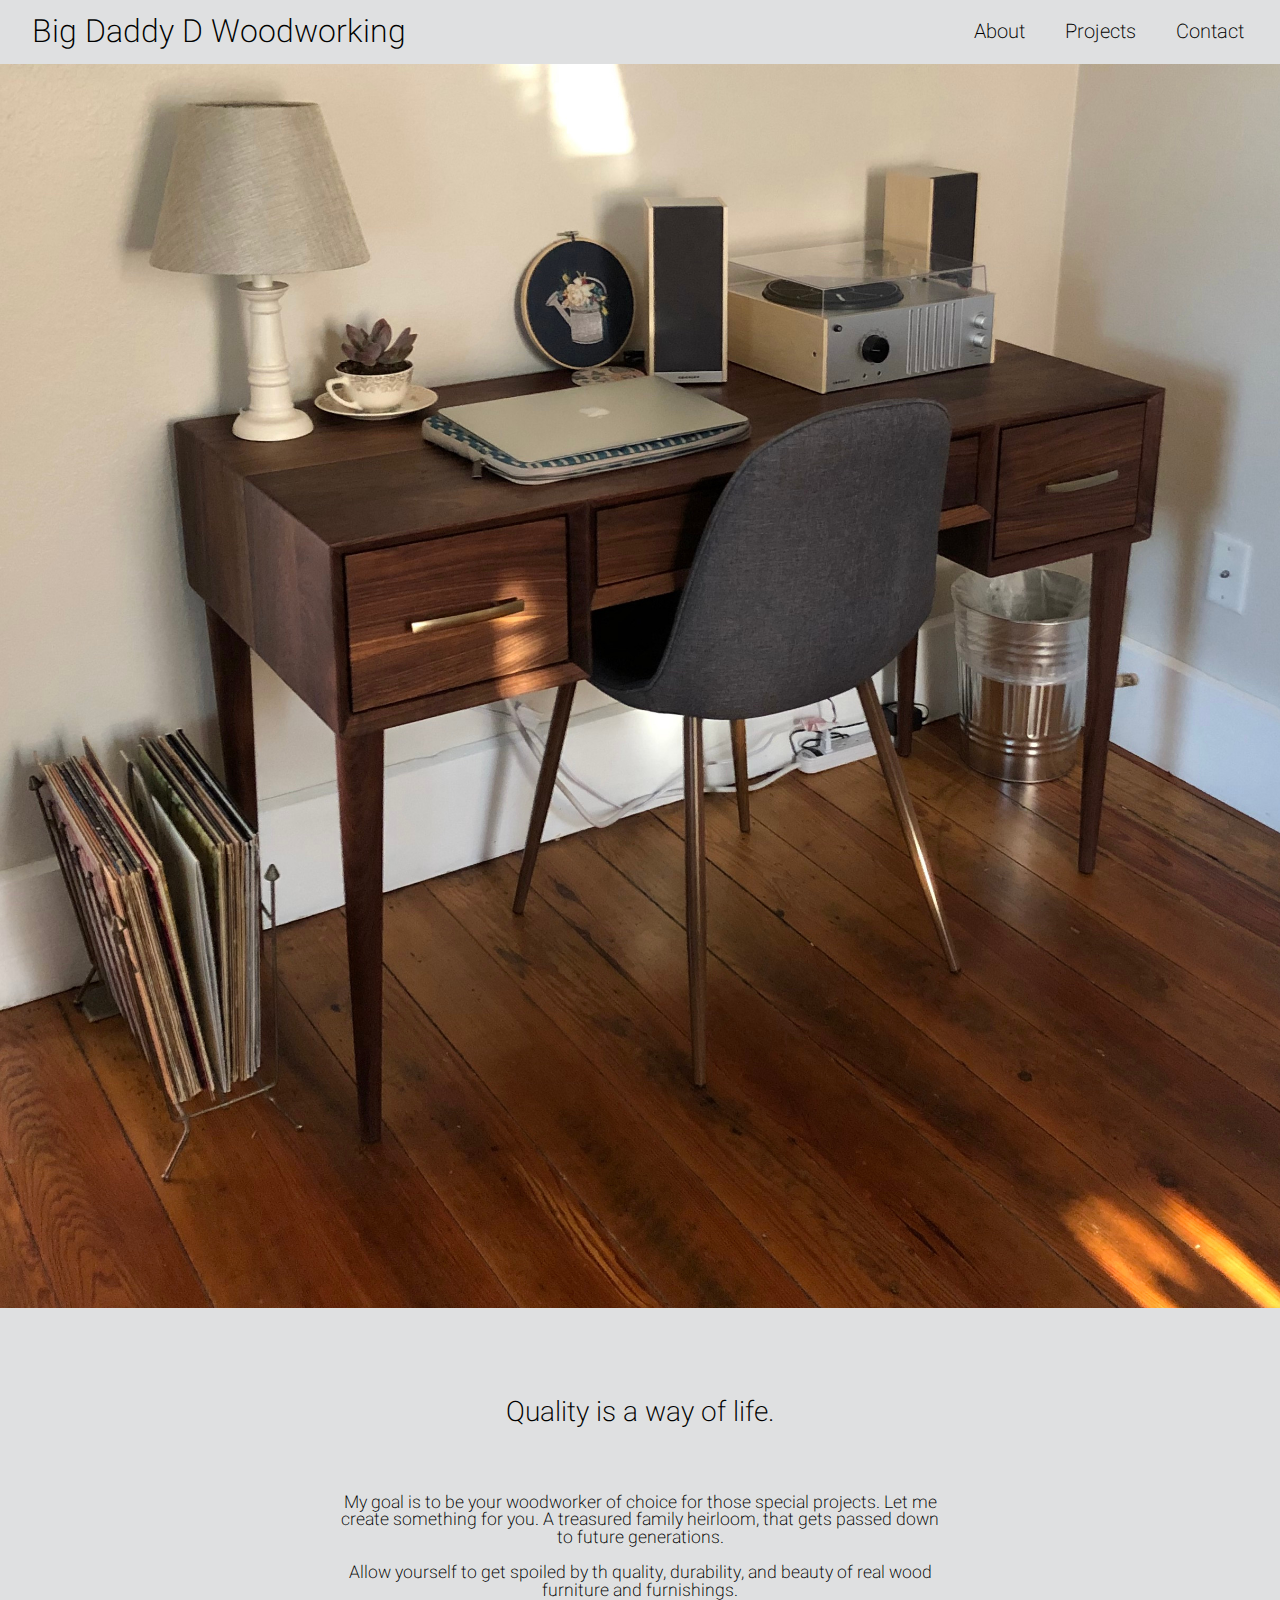
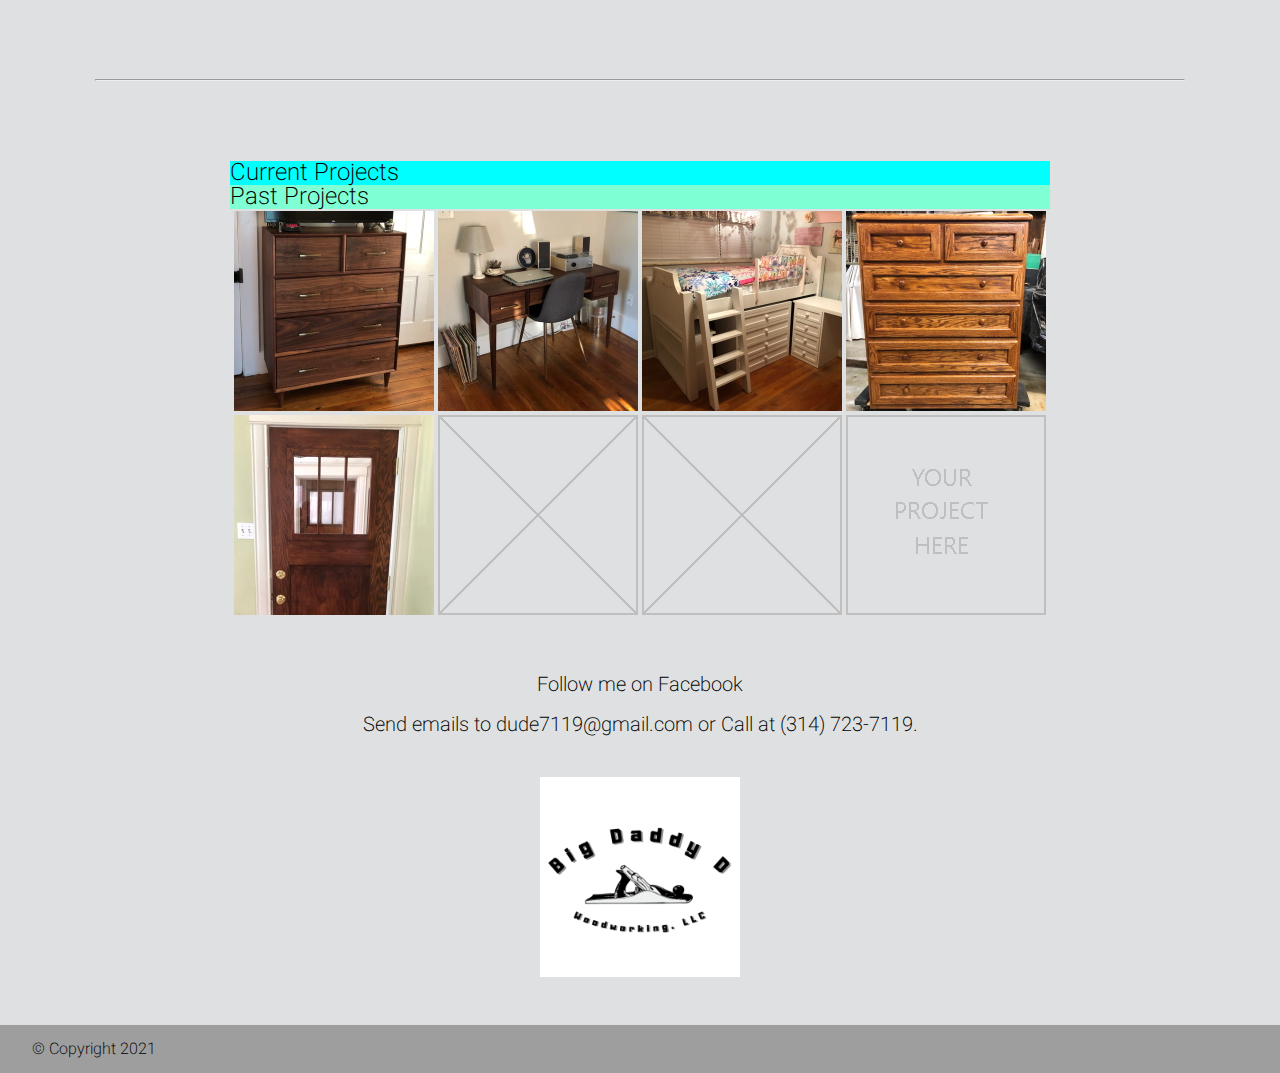
==== index.html @ ee32ae35 "Revisions based on owner comments" ====
<!DOCTYPE html>

<html lang="en">
    <head>
        <meta charset="utf-8">
        <title>Big Daddy D Woodworking</title>
        <link type="text/css" rel="stylesheet" href="main.css">
        <link rel="preconnect" href="https://fonts.gstatic.com">
        <link href="https://fonts.googleapis.com/css2?family=Heebo:wght@100;200;300&display=swap" rel="stylesheet">     
    </head>

    <body>
        
        <!-- Heading Container -->
        <div class="headerContainer">
            <header class="header">
                <h1>Big Daddy D Woodworking</h1>            
            </header>
    
            <nav class="nav">
                <ul>
                    <li><a href="#about">About</a></li>
                    <li><a href="#projects">Projects</a></li>
                    <li><a href="#contact">Contact</a></li>
                </ul>
            </nav>
        </div>
        
        <!-- This is the main photo -->
        <div class="mainPhotoContainer">
            <img src="images/mainPhoto.jpg" alt="Image of a mid-century modern desk.">
        </div>

        <!-- Beginning of the about section and description of the company -->
        <div class="about" id="about">
            <h2>
                Quality is a way of life.
            </h2>
            
            <p>
                My goal is to be your woodworker of choice for those special projects. Let me create something for you. A treasured family heirloom, that gets passed down to future generations.
            </p>

            <p>
                Allow yourself to get spoiled by th quality, durability, and beauty of real wood furniture and furnishings.
            </p>
            
        </div>

        <hr>

        <!-- Current Projects -->
        <div class="cur_GalleryDiv">
            <h2 class="cur_GalleryTitle">Current Projects</h2>

        </div>
        
        <!-- Thumbnails of finished projects with links -->

        <div class="old_GalleryDiv">
            <h2 class="old_GalleryTitle">Past Projects</h2>
            
            <div class="thumbnails" id="projects">
                <a href="chest02.html"><img src="images/thumbnails/drawers02_thumb.jpg" alt="A image of a mid century chest of drawers."></a>
                <a href="moderndesk.html"><img src="images/thumbnails/midcenturydesk_thumb.jpg" alt="An image of a mid century desk."></a>
                <a href="bedroomset.html"><img src="images/thumbnails/girlsbedroomset_thumb.jpg" alt="An image of a girls bedroom set."></a>
                <a href="chest01.html"><img src="images/thumbnails/drawers01_thumb.jpg" alt="An image of a chest of drawers."></a>
                <a href="aptdoor.html"><img src="images/thumbnails/apartmentdoor_thumb.jpg" alt="An image of a  solid wood door."></a>
                <img src="images/emptyslot.png" alt="">
                <img src="images/emptyslot.png" alt="">
                <img src="images/yourproject.png" alt="">
            </div>
        </div>
        

        <!-- Contact Information -->
        <div class="contact" id="contact">
            <p><a href="https://www.facebook.com/Big-Daddy-D-Woodworking-1732488380327124">Follow me on Facebook</a></p>
            <p>Send emails to dude7119@gmail.com or Call at (314) 723-7119.</p>
        </div>

        <!-- Company Logo -->
        <div class="logo">
            <img src="images/logo.jpg" alt="company logo">
        </div>

        <!-- Footer -->
        <footer>
            <p><small>&copy; Copyright 2021</small></p>
        </footer>

    </body>
</html>
---- main.css ----
/* CSS Reset */

html, body, div, span, applet, object, iframe, h1, h2, h3, h4, h5, h6, p, blockquote, pre, a, abbr, acronym, address, big, cite, code, del, dfn, em, img, ins, kbd, q, s, samp, small, strike, strong, sub, sup, tt, var, b, u, i, center, dl, dt, dd, ol, ul, li, fieldset, form, label, legend, table, caption, tbody, tfoot, thead, tr, th, td, article, aside, canvas, details, embed, figure, figcaption, footer, header, hgroup, menu, nav, output, ruby, section, summary, time, mark, audio, video {
    margin: 0;
    padding: 0;
    border: 0;
    font-size: 100%;
    font: inherit;
    vertical-align: baseline;
}

/* HTML5 display-role reset for older browsers */
article, aside, details, figcaption, figure, footer, header, hgroup, menu, nav, section {
    display: block;
}

body {
    line-height: 1;
}

ol, ul {
    list-style: none;
}

blockquote, q {
    quotes: none;
}

blockquote::before, blockquote::after, q::before, q::after {
    content: "";
    content: none;
}

table {
    border-collapse: collapse;
    border-spacing: 0;
}

/* End of reset */

/* Begin of CSS for site */

body, header, nav, div {
    background-color: #dfe0e1;
    font-weight: 200;
}

h1, h2, nav, ul, li, img, p, .headerContainer, .header, .mainPhotoContainer, .about, .thumbnails, .contact, .logo, footer, .images, .top {
    display: flex;
}

body {
    font-family: 'Heebo', 'Gill Sans', 'Gill Sans MT', 'Trebuchet MS', sans-serif;
}

/* Center Items Vertically */
.about, .about h2, .cur_GalleryDiv, .old_GalleryDiv, .thumbnails, .contact p, .logo img, .description {
    margin-left: auto;
    margin-right: auto;
}

a:link, a:visited {
    text-decoration: none;
    color: black;
}

.headerContainer {
    justify-content: space-between;
    flex-wrap: wrap;
}

.header h1 {
    font-size: 2em;
    padding: 0.50em 0px 0.50em 1em;
}

nav ul {
    list-style-type: none;
    align-items: center;
    padding-right: 1em;
}

nav ul li {
    font-size: 1.25em;
    padding-left: 1em;
    padding-right: 1em;
}

.projectTitle {
    font-size: 1.75em;
    justify-content: center;
    padding: 3em 0em 1em 0em;
}

.description {
    font-size: 1em;
    padding: 0em 0em 2em 0em;
    width: 600px;
    text-align: center;
}

.images {
    flex-wrap: wrap;
    justify-content: center;
    align-items: center;
}

.images img {
    width: 600px;
    height: auto;
    padding: 1em 1em 1em 1em;
}

.mainPhotoContainer img {
    width: 100%;
    height: auto;
}

.about {
    flex-direction: column;
    max-width: 600px;
    text-align: center;
}

.about h2 {
    font-size: 1.75em;
    font-weight: 200;
    line-height: 1.5em;
    padding: 3em 0em 1.5em 0em;
}

.about p {
    font-size: 1.1em;
    padding-top: 1em;
}

hr {
    width: 85%;
    margin-top: 5em;
    margin-bottom: 5em;
}

.cur_GalleryDiv, .old_GalleryDiv {
    background-color: aqua;
    max-width: 820px;
}

.cur_GalleryDiv h2, .old_GalleryDiv h2 {
    font-size: 1.50em;
    font-weight: 200;
}

.old_GalleryDiv {
    background-color: aquamarine;
}

.thumbnails {
    flex-wrap: wrap;
    justify-content: center;
    padding: 0em 0em 3em 0em;
}

.thumbnails img {
    width: 200px;
    height: 200px;
    padding: 2px;
}

.contact {
    flex-direction: column;
    text-align: center;
    font-size: 1.25em;
}

.contact p {
    padding: 0.5em 0em 0.5em 0em;
}

.logo img {
    width: 200px;
    height: 200px;
    padding: 2em 0em 3em 0em;
}

.top {
    justify-content: flex-end;
    padding: 1em 2em 2em 0em;
}

footer {
    align-items: center;
    background-color: #9e9e9e;
    width: auto;
    height: 3em;
}

footer p {
    padding-left: 2em;
}
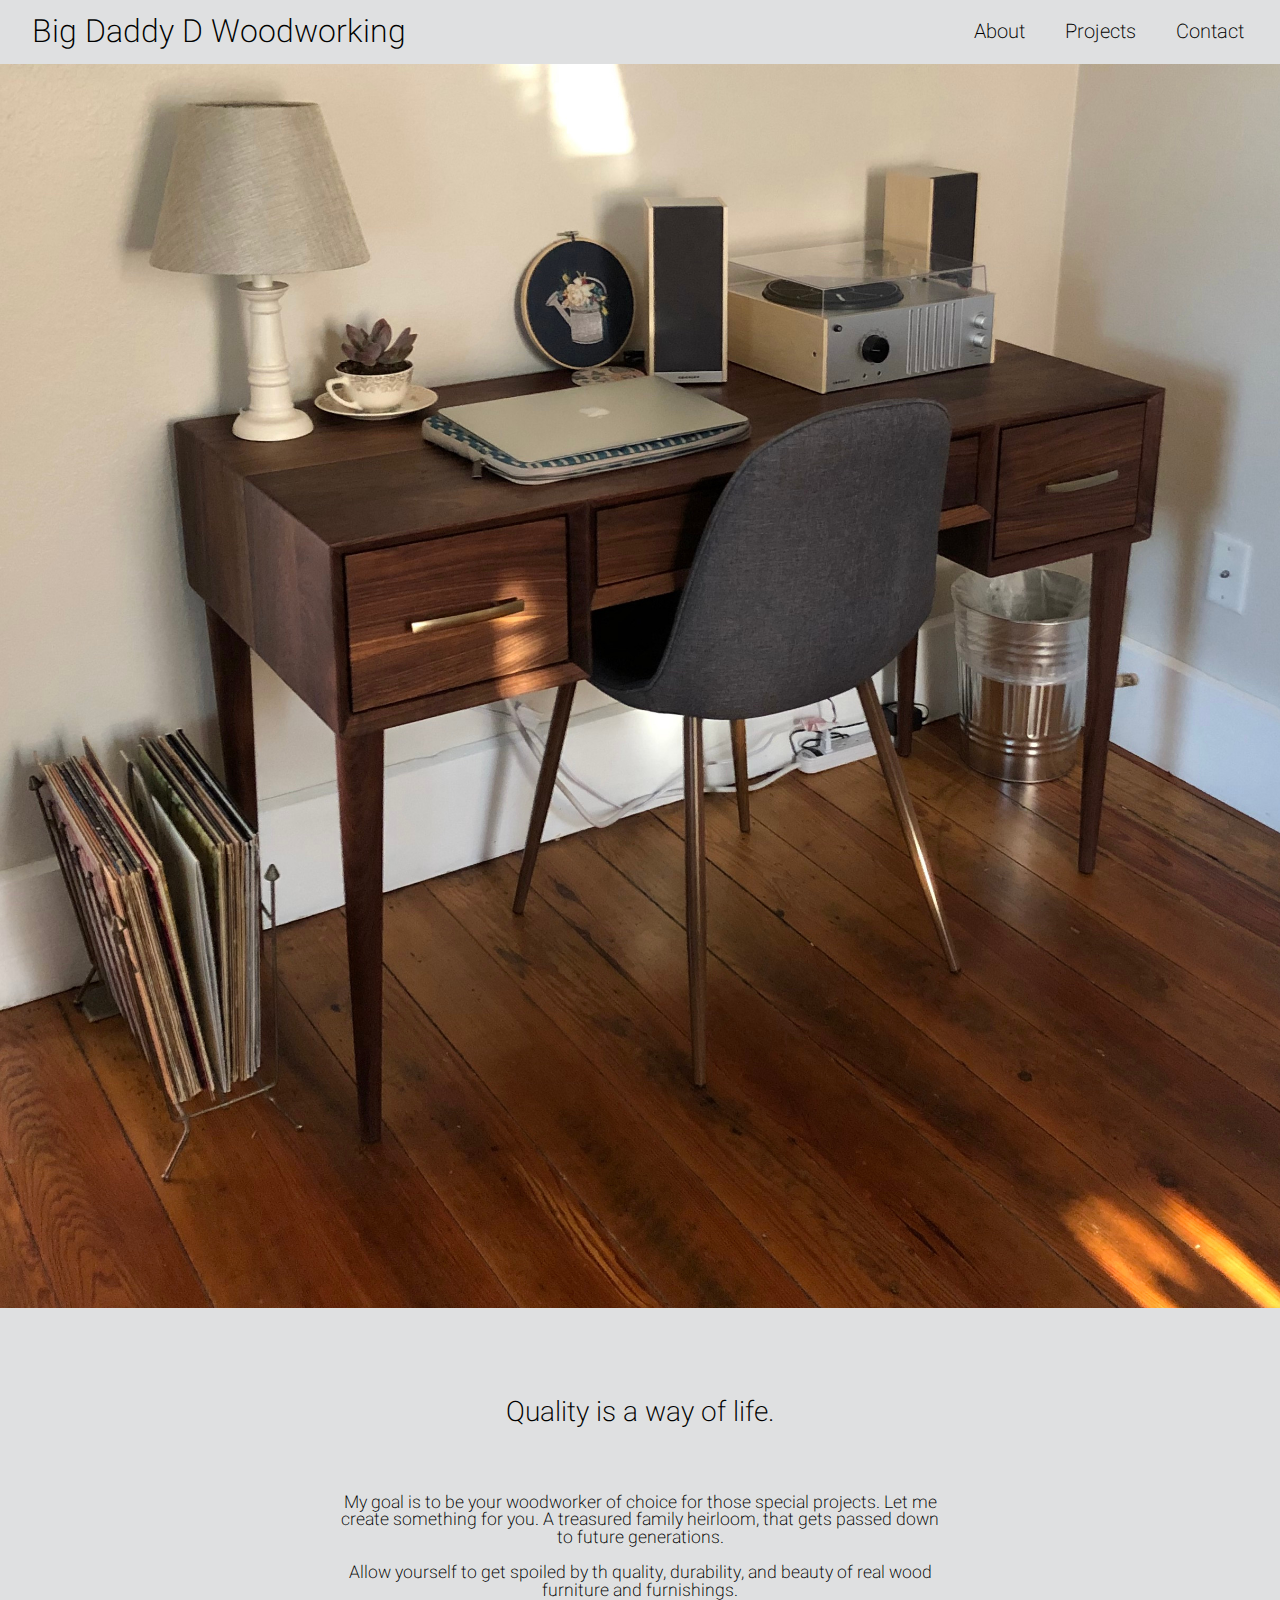
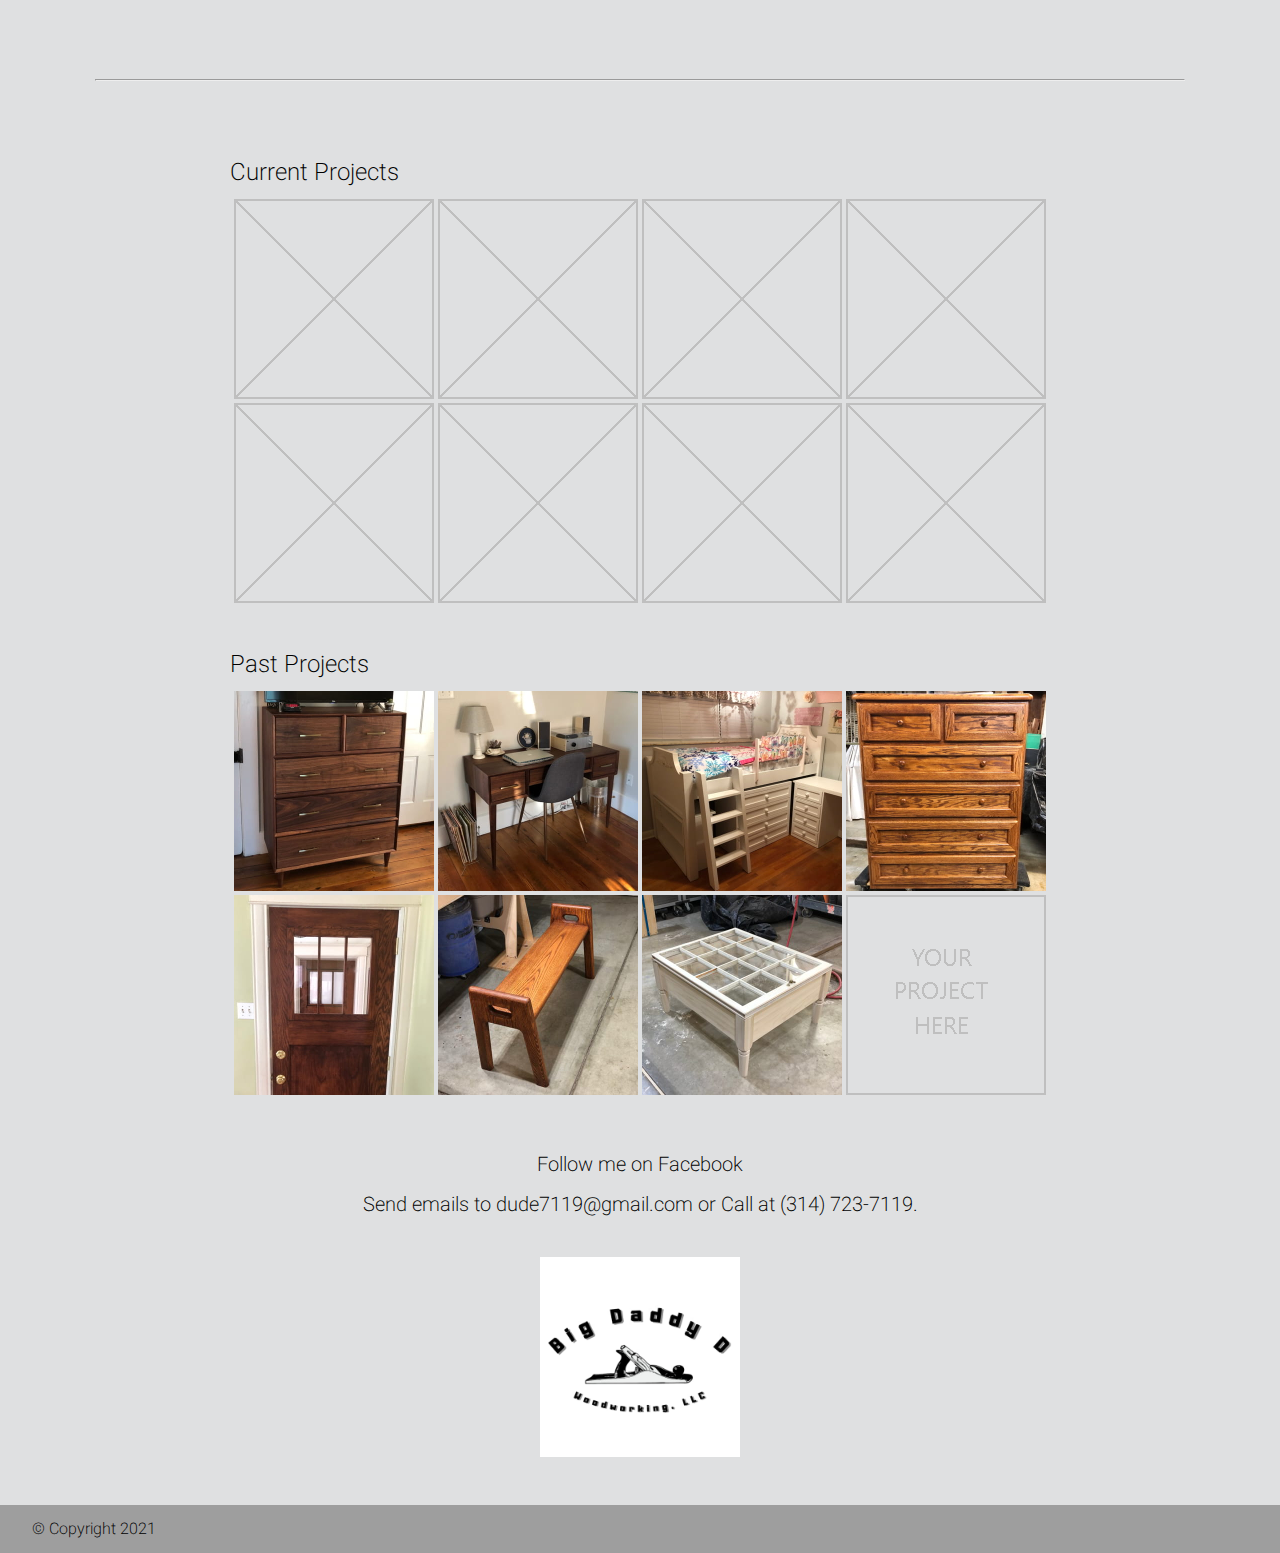
==== commit beebc950: "Comment revisions and adds" ====
--- a/index.html
+++ b/index.html
@@ -50,8 +50,19 @@
         <hr>
 
         <!-- Current Projects -->
-        <div class="cur_GalleryDiv">
+        <div class="cur_GalleryDiv" id="projects">
             <h2 class="cur_GalleryTitle">Current Projects</h2>
+
+            <div class="thumbnails">
+                <img src="images/emptyslot.png" alt="">
+                <img src="images/emptyslot.png" alt="">
+                <img src="images/emptyslot.png" alt="">
+                <img src="images/emptyslot.png" alt="">
+                <img src="images/emptyslot.png" alt="">
+                <img src="images/emptyslot.png" alt="">
+                <img src="images/emptyslot.png" alt="">
+                <img src="images/emptyslot.png" alt="">
+            </div>
 
         </div>
         
@@ -60,14 +71,14 @@
         <div class="old_GalleryDiv">
             <h2 class="old_GalleryTitle">Past Projects</h2>
             
-            <div class="thumbnails" id="projects">
+            <div class="thumbnails">
                 <a href="chest02.html"><img src="images/thumbnails/drawers02_thumb.jpg" alt="A image of a mid century chest of drawers."></a>
                 <a href="moderndesk.html"><img src="images/thumbnails/midcenturydesk_thumb.jpg" alt="An image of a mid century desk."></a>
                 <a href="bedroomset.html"><img src="images/thumbnails/girlsbedroomset_thumb.jpg" alt="An image of a girls bedroom set."></a>
                 <a href="chest01.html"><img src="images/thumbnails/drawers01_thumb.jpg" alt="An image of a chest of drawers."></a>
                 <a href="aptdoor.html"><img src="images/thumbnails/apartmentdoor_thumb.jpg" alt="An image of a  solid wood door."></a>
-                <img src="images/emptyslot.png" alt="">
-                <img src="images/emptyslot.png" alt="">
+                <a href=""><img src="images/thumbnails/bedroombench_thumb.jpg" alt="An image ofa bedroom bench."></a>
+                <a href=""><img src="images/thumbnails/coffeetable_thumb.jpg" alt="An image of a coffee table."></a>
                 <img src="images/yourproject.png" alt="">
             </div>
         </div>
--- a/main.css
+++ b/main.css
@@ -141,17 +141,13 @@
 }
 
 .cur_GalleryDiv, .old_GalleryDiv {
-    background-color: aqua;
     max-width: 820px;
 }
 
 .cur_GalleryDiv h2, .old_GalleryDiv h2 {
     font-size: 1.50em;
     font-weight: 200;
-}
-
-.old_GalleryDiv {
-    background-color: aquamarine;
+    padding-bottom: 0.5em;
 }
 
 .thumbnails {
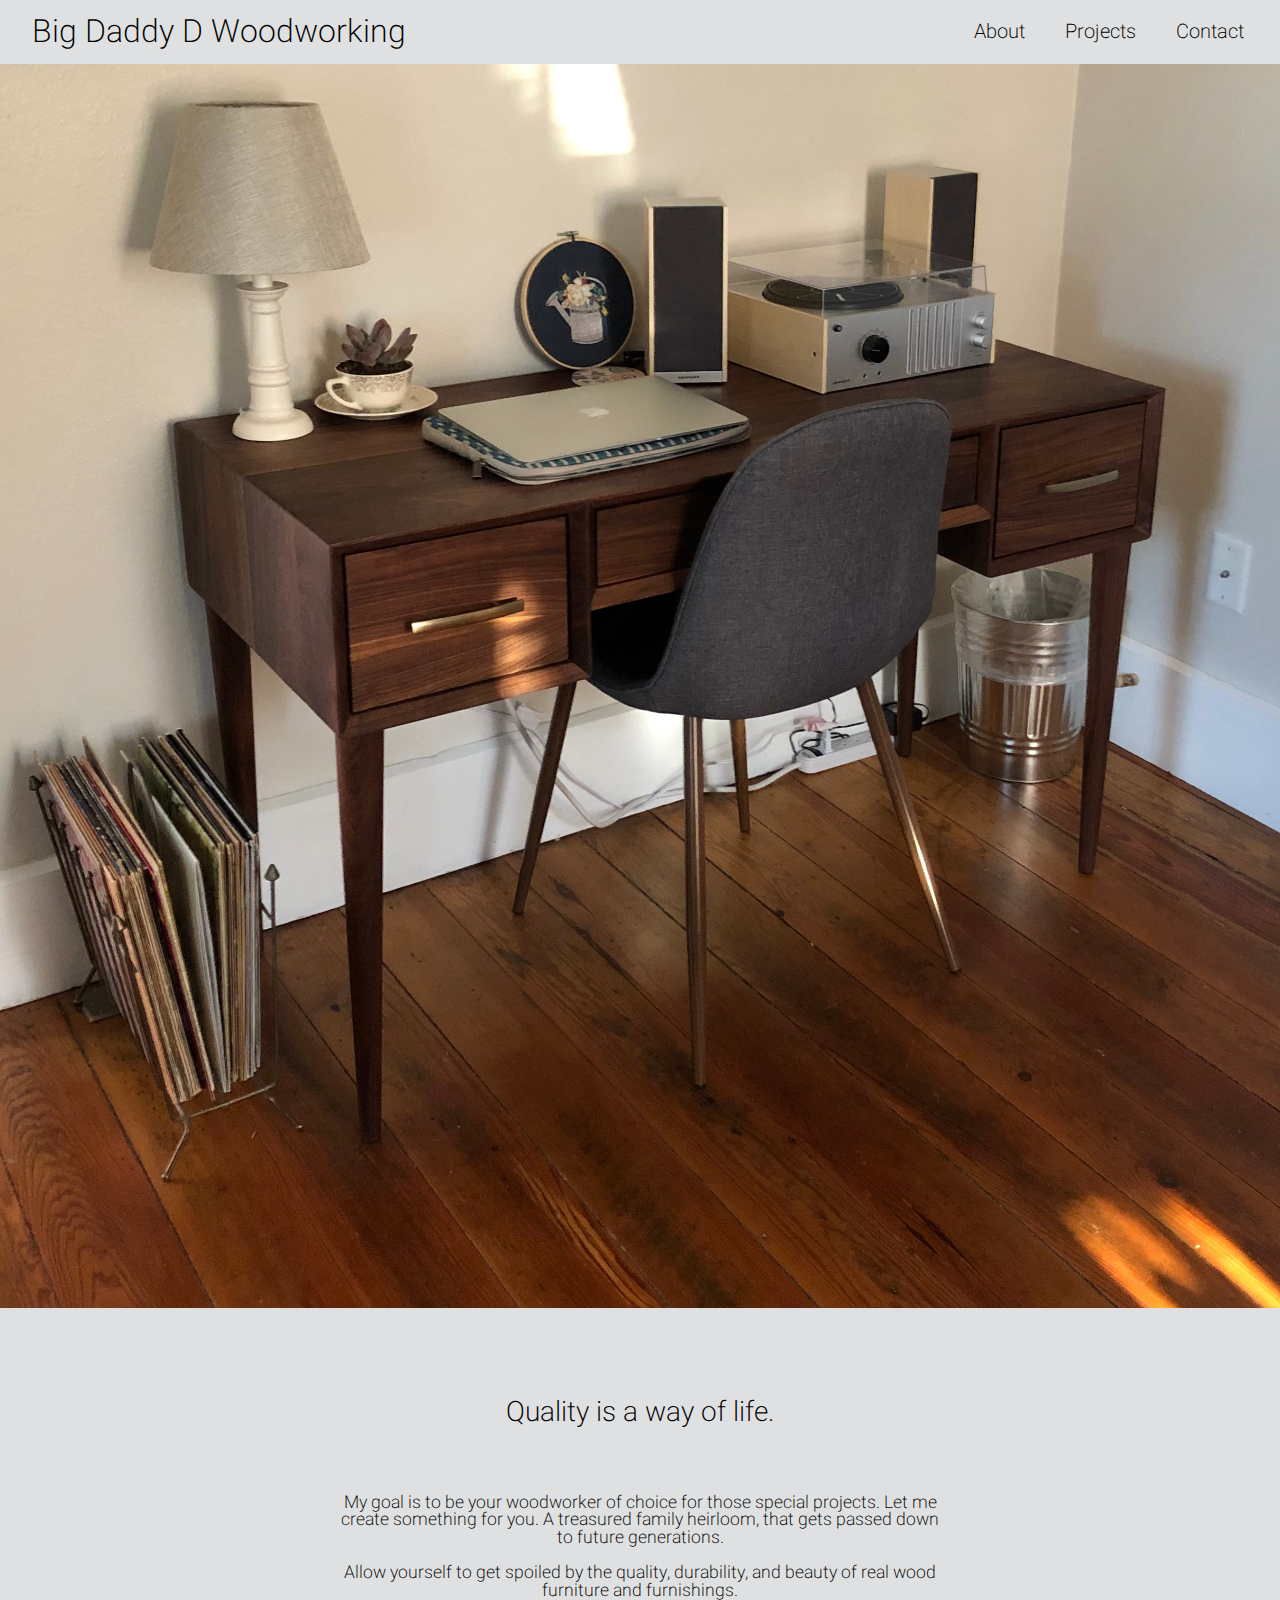
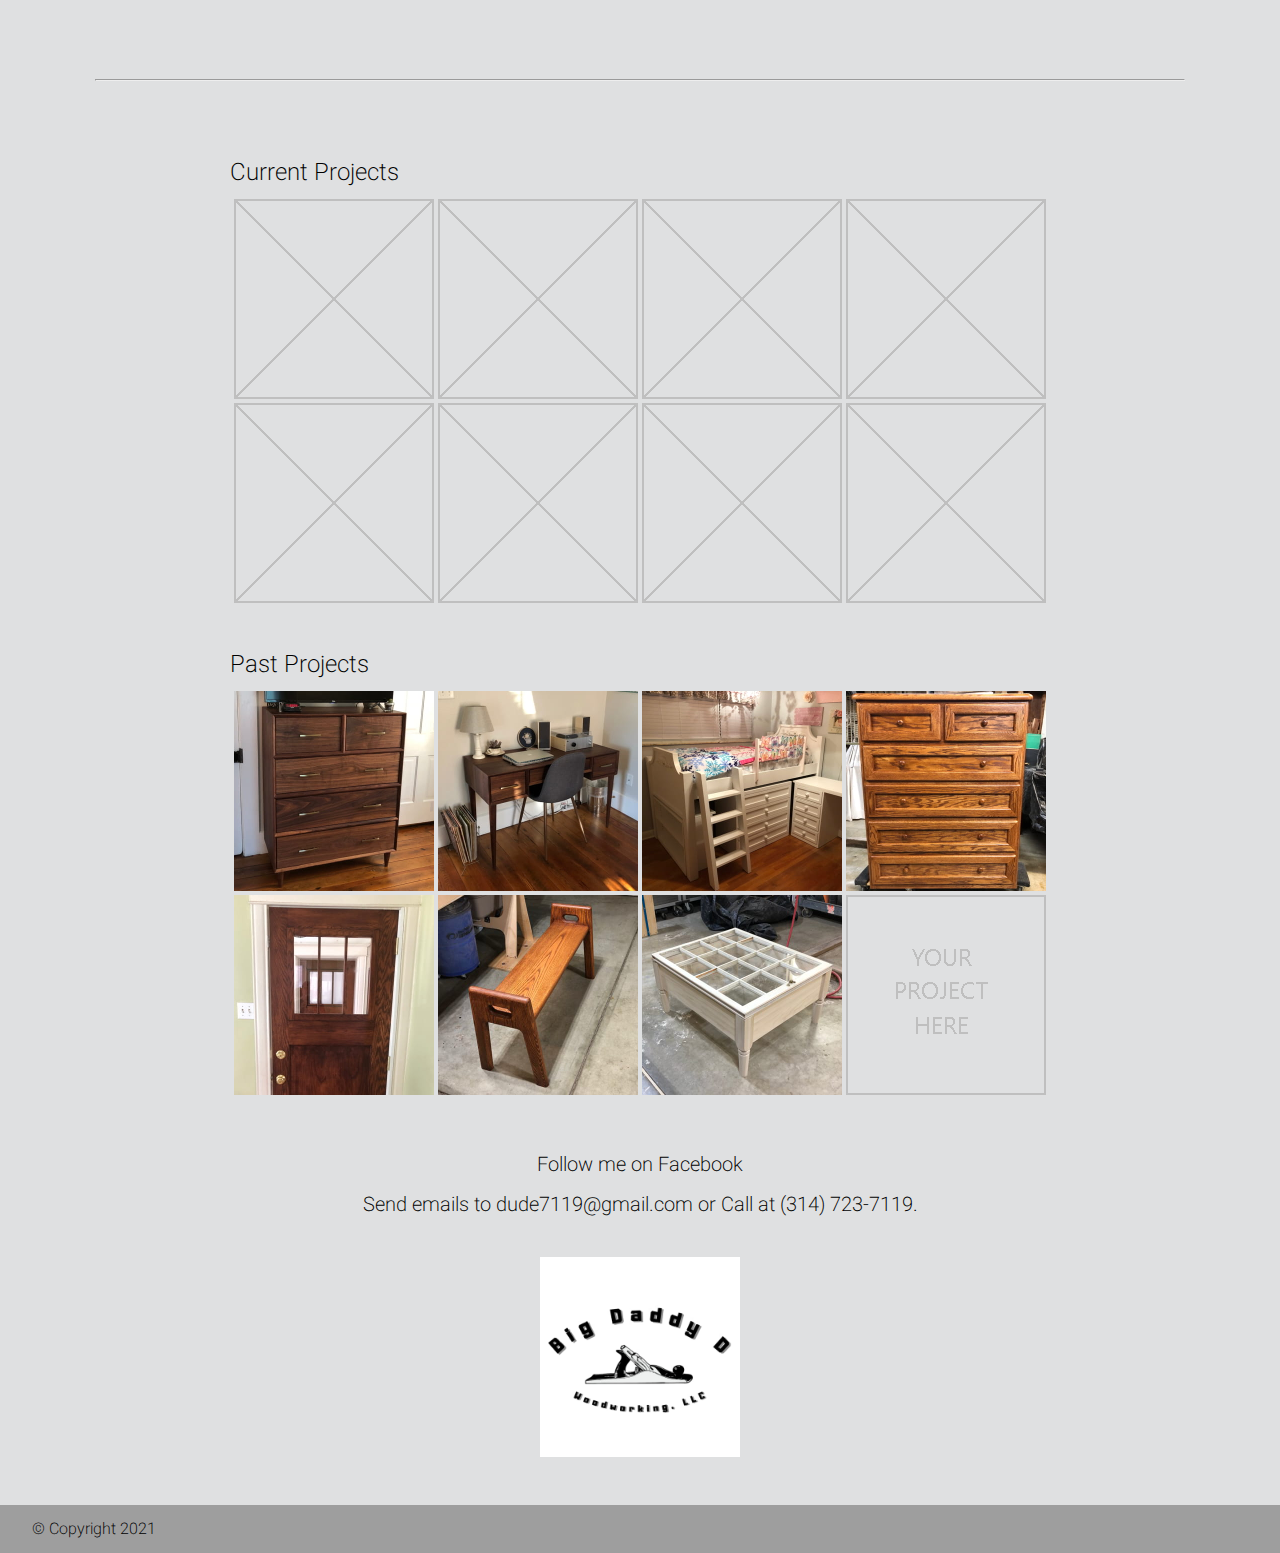
==== commit 615c1bb9: "Fixed spelling error" ====
--- a/index.html
+++ b/index.html
@@ -42,7 +42,7 @@
             </p>
 
             <p>
-                Allow yourself to get spoiled by th quality, durability, and beauty of real wood furniture and furnishings.
+                Allow yourself to get spoiled by the quality, durability, and beauty of real wood furniture and furnishings.
             </p>
             
         </div>
@@ -77,8 +77,8 @@
                 <a href="bedroomset.html"><img src="images/thumbnails/girlsbedroomset_thumb.jpg" alt="An image of a girls bedroom set."></a>
                 <a href="chest01.html"><img src="images/thumbnails/drawers01_thumb.jpg" alt="An image of a chest of drawers."></a>
                 <a href="aptdoor.html"><img src="images/thumbnails/apartmentdoor_thumb.jpg" alt="An image of a  solid wood door."></a>
-                <a href=""><img src="images/thumbnails/bedroombench_thumb.jpg" alt="An image ofa bedroom bench."></a>
-                <a href=""><img src="images/thumbnails/coffeetable_thumb.jpg" alt="An image of a coffee table."></a>
+                <a href="bedroombench.html"><img src="images/thumbnails/bedroombench_thumb.jpg" alt="An image ofa bedroom bench."></a>
+                <a href="coffeetable.html"><img src="images/thumbnails/coffeetable_thumb.jpg" alt="An image of a coffee table."></a>
                 <img src="images/yourproject.png" alt="">
             </div>
         </div>
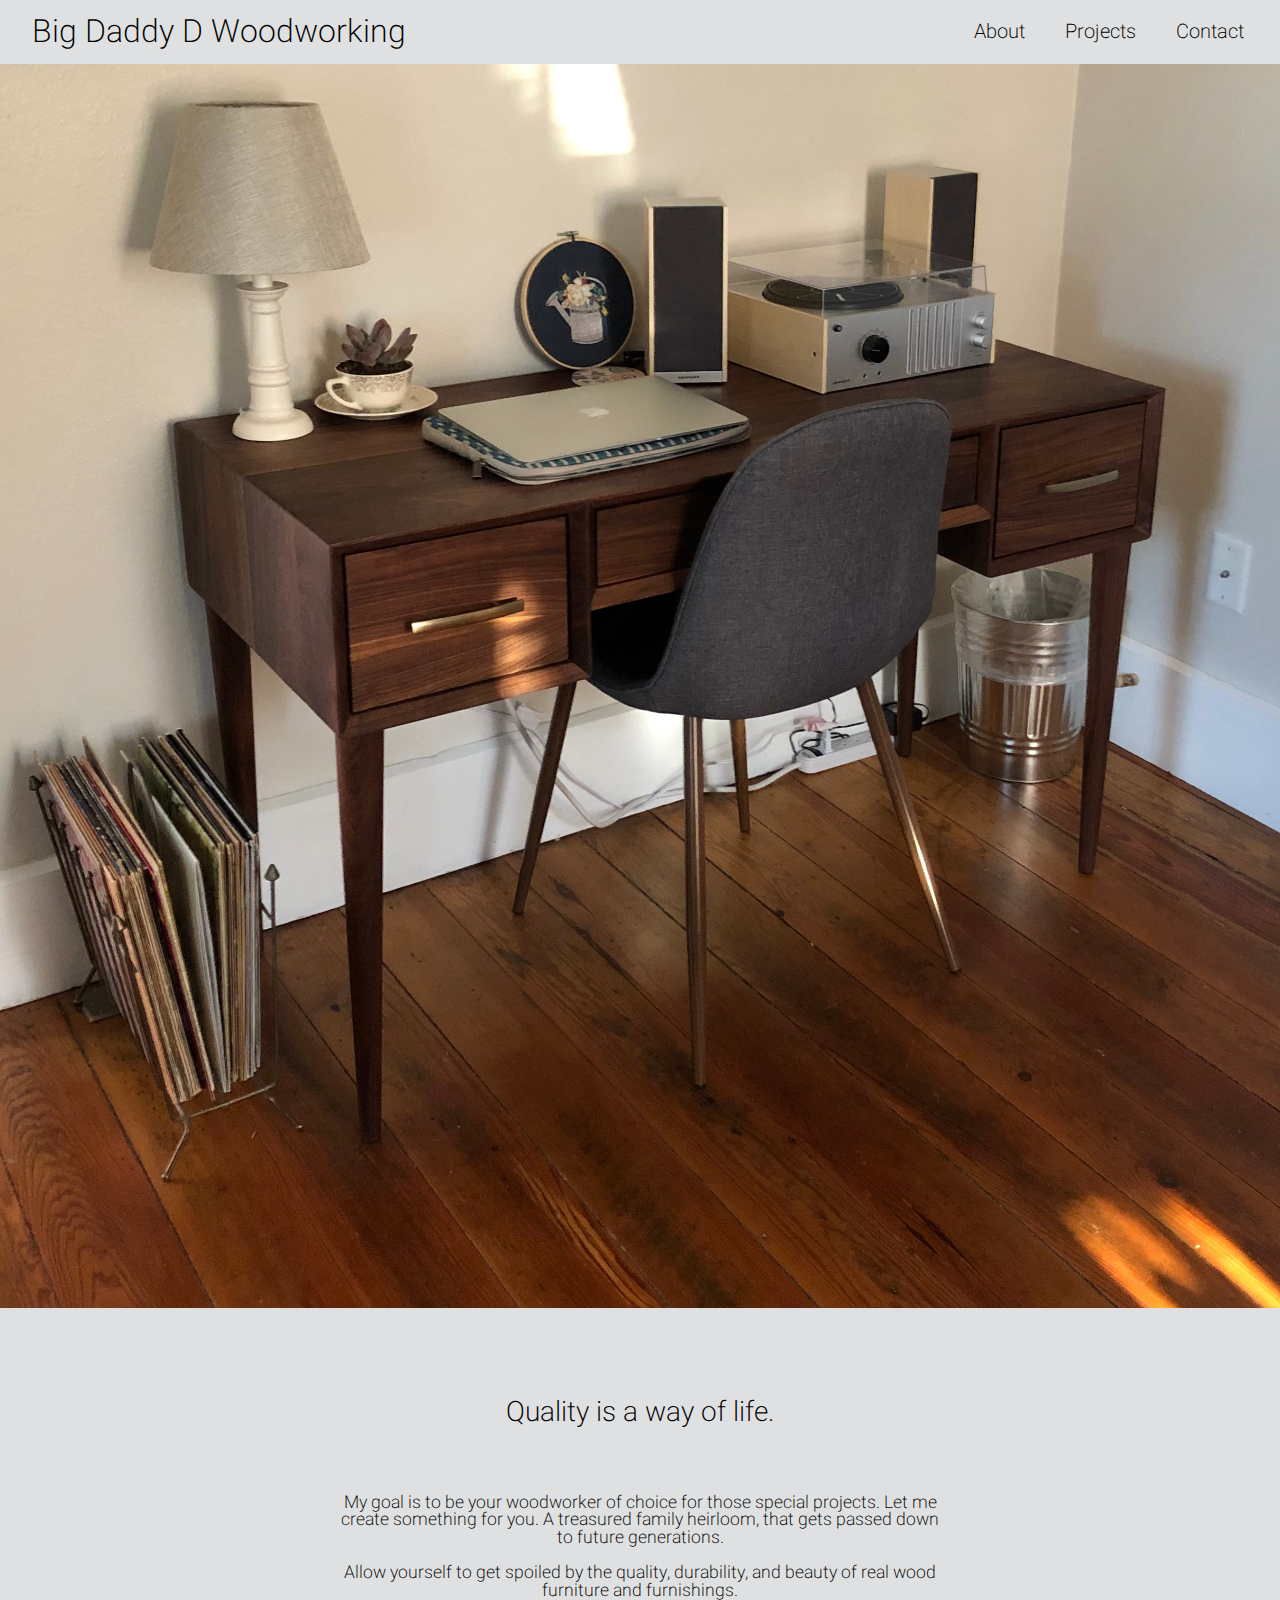
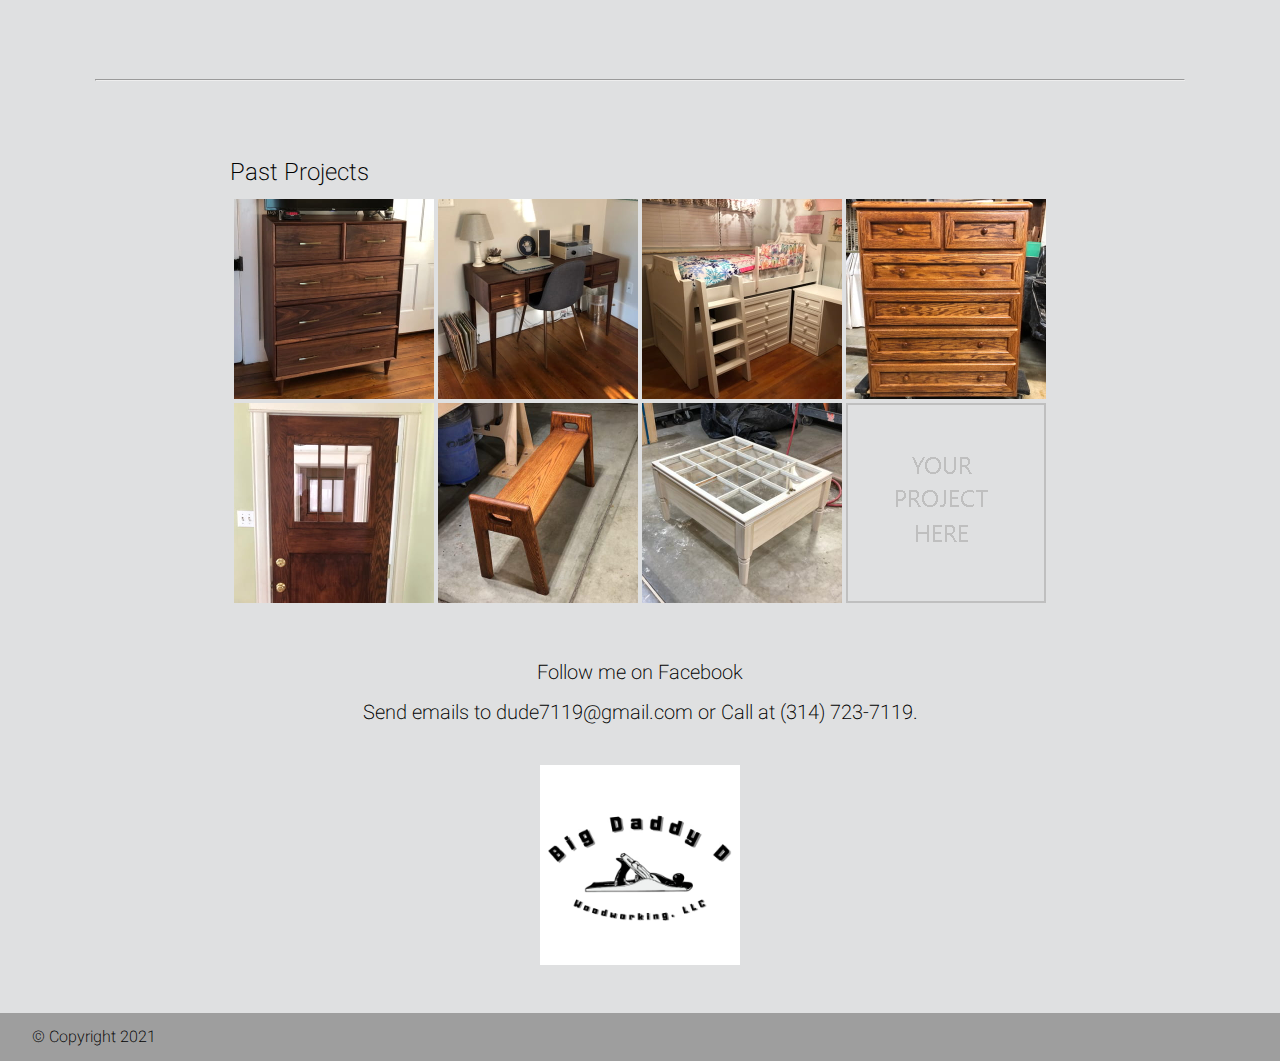
==== commit 673de389: "Removed 'Current Projects' section" ====
--- a/index.html
+++ b/index.html
@@ -49,23 +49,6 @@
 
         <hr>
 
-        <!-- Current Projects -->
-        <div class="cur_GalleryDiv" id="projects">
-            <h2 class="cur_GalleryTitle">Current Projects</h2>
-
-            <div class="thumbnails">
-                <img src="images/emptyslot.png" alt="">
-                <img src="images/emptyslot.png" alt="">
-                <img src="images/emptyslot.png" alt="">
-                <img src="images/emptyslot.png" alt="">
-                <img src="images/emptyslot.png" alt="">
-                <img src="images/emptyslot.png" alt="">
-                <img src="images/emptyslot.png" alt="">
-                <img src="images/emptyslot.png" alt="">
-            </div>
-
-        </div>
-        
         <!-- Thumbnails of finished projects with links -->
 
         <div class="old_GalleryDiv">
--- a/main.css
+++ b/main.css
@@ -54,7 +54,7 @@
 }
 
 /* Center Items Vertically */
-.about, .about h2, .cur_GalleryDiv, .old_GalleryDiv, .thumbnails, .contact p, .logo img, .description {
+.about, .about h2, .old_GalleryDiv, .thumbnails, .contact p, .logo img {
     margin-left: auto;
     margin-right: auto;
 }
@@ -90,13 +90,6 @@
     font-size: 1.75em;
     justify-content: center;
     padding: 3em 0em 1em 0em;
-}
-
-.description {
-    font-size: 1em;
-    padding: 0em 0em 2em 0em;
-    width: 600px;
-    text-align: center;
 }
 
 .images {
@@ -140,11 +133,11 @@
     margin-bottom: 5em;
 }
 
-.cur_GalleryDiv, .old_GalleryDiv {
+.old_GalleryDiv {
     max-width: 820px;
 }
 
-.cur_GalleryDiv h2, .old_GalleryDiv h2 {
+.old_GalleryDiv h2 {
     font-size: 1.50em;
     font-weight: 200;
     padding-bottom: 0.5em;
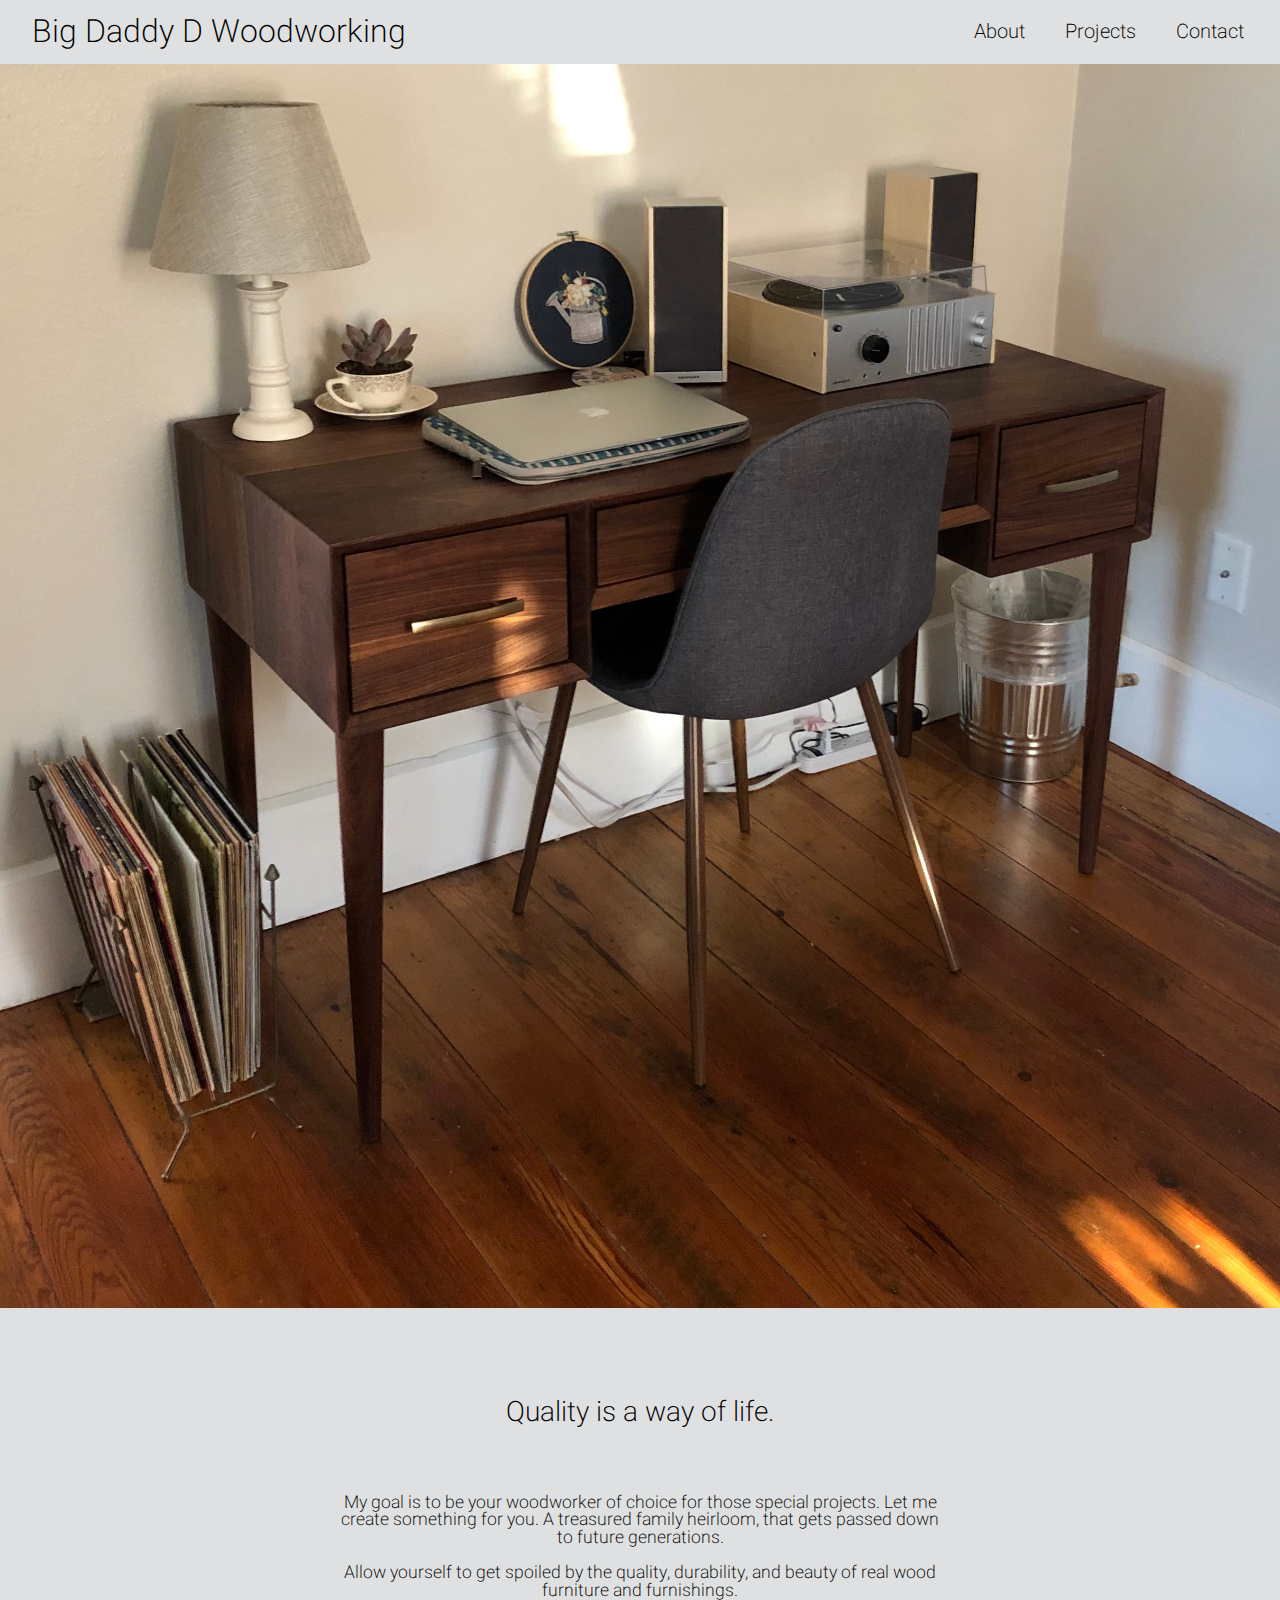
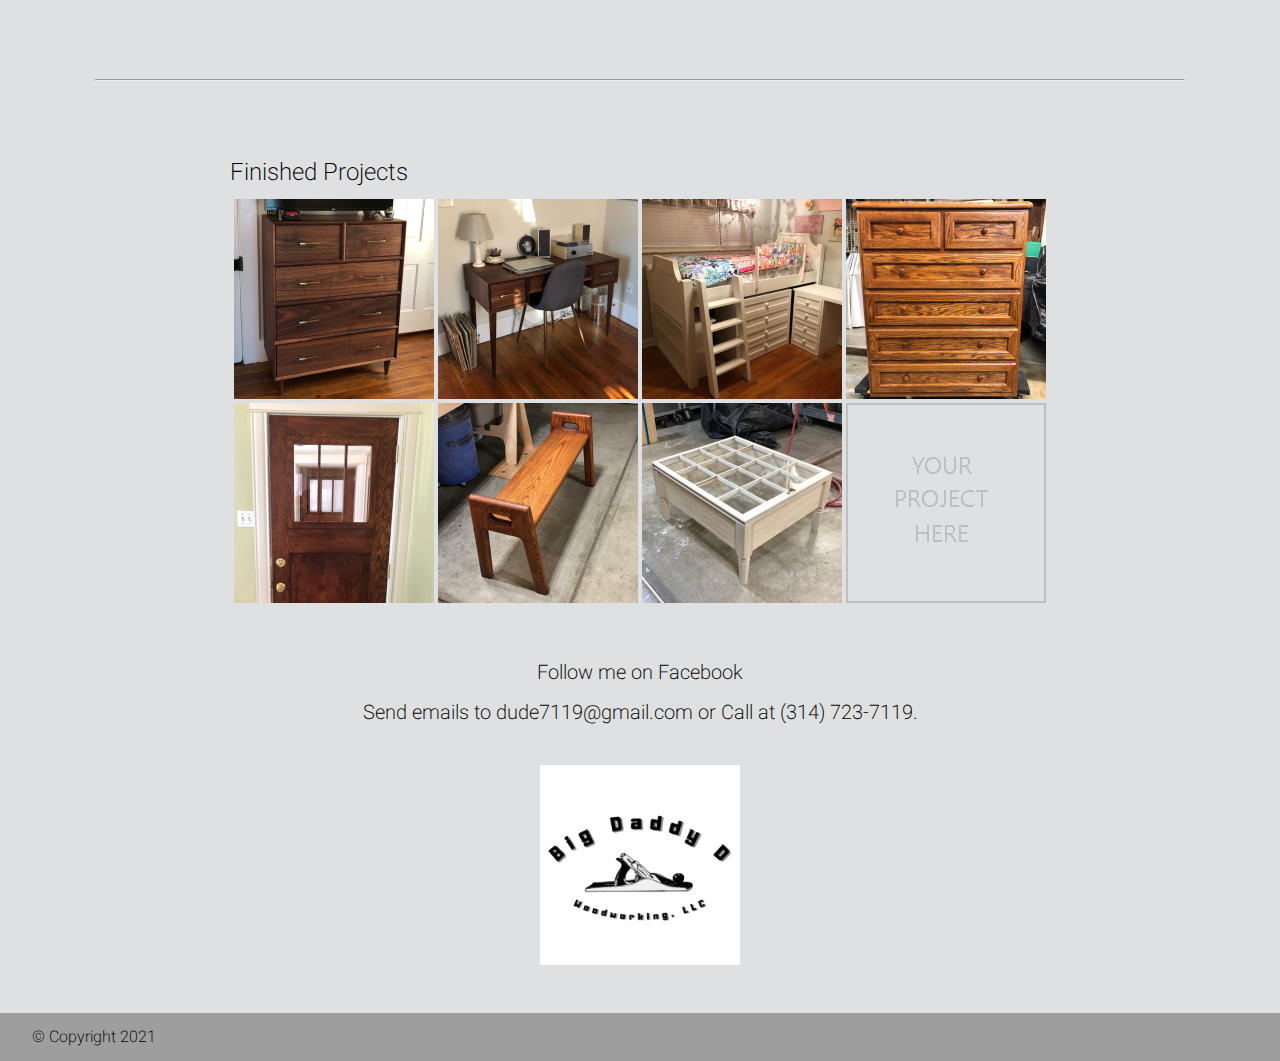
==== commit c4ee0088: "Updated gallery" ====
--- a/index.html
+++ b/index.html
@@ -51,8 +51,8 @@
 
         <!-- Thumbnails of finished projects with links -->
 
-        <div class="old_GalleryDiv">
-            <h2 class="old_GalleryTitle">Past Projects</h2>
+        <div class="galleryDiv">
+            <h2 class="galleryTitle">Finished Projects</h2>
             
             <div class="thumbnails">
                 <a href="chest02.html"><img src="images/thumbnails/drawers02_thumb.jpg" alt="A image of a mid century chest of drawers."></a>
--- a/main.css
+++ b/main.css
@@ -54,7 +54,7 @@
 }
 
 /* Center Items Vertically */
-.about, .about h2, .old_GalleryDiv, .thumbnails, .contact p, .logo img {
+.about, .about h2, .galleryDiv, .thumbnails, .contact p, .logo img {
     margin-left: auto;
     margin-right: auto;
 }
@@ -133,11 +133,11 @@
     margin-bottom: 5em;
 }
 
-.old_GalleryDiv {
+.galleryDiv {
     max-width: 820px;
 }
 
-.old_GalleryDiv h2 {
+.galleryDiv h2 {
     font-size: 1.50em;
     font-weight: 200;
     padding-bottom: 0.5em;
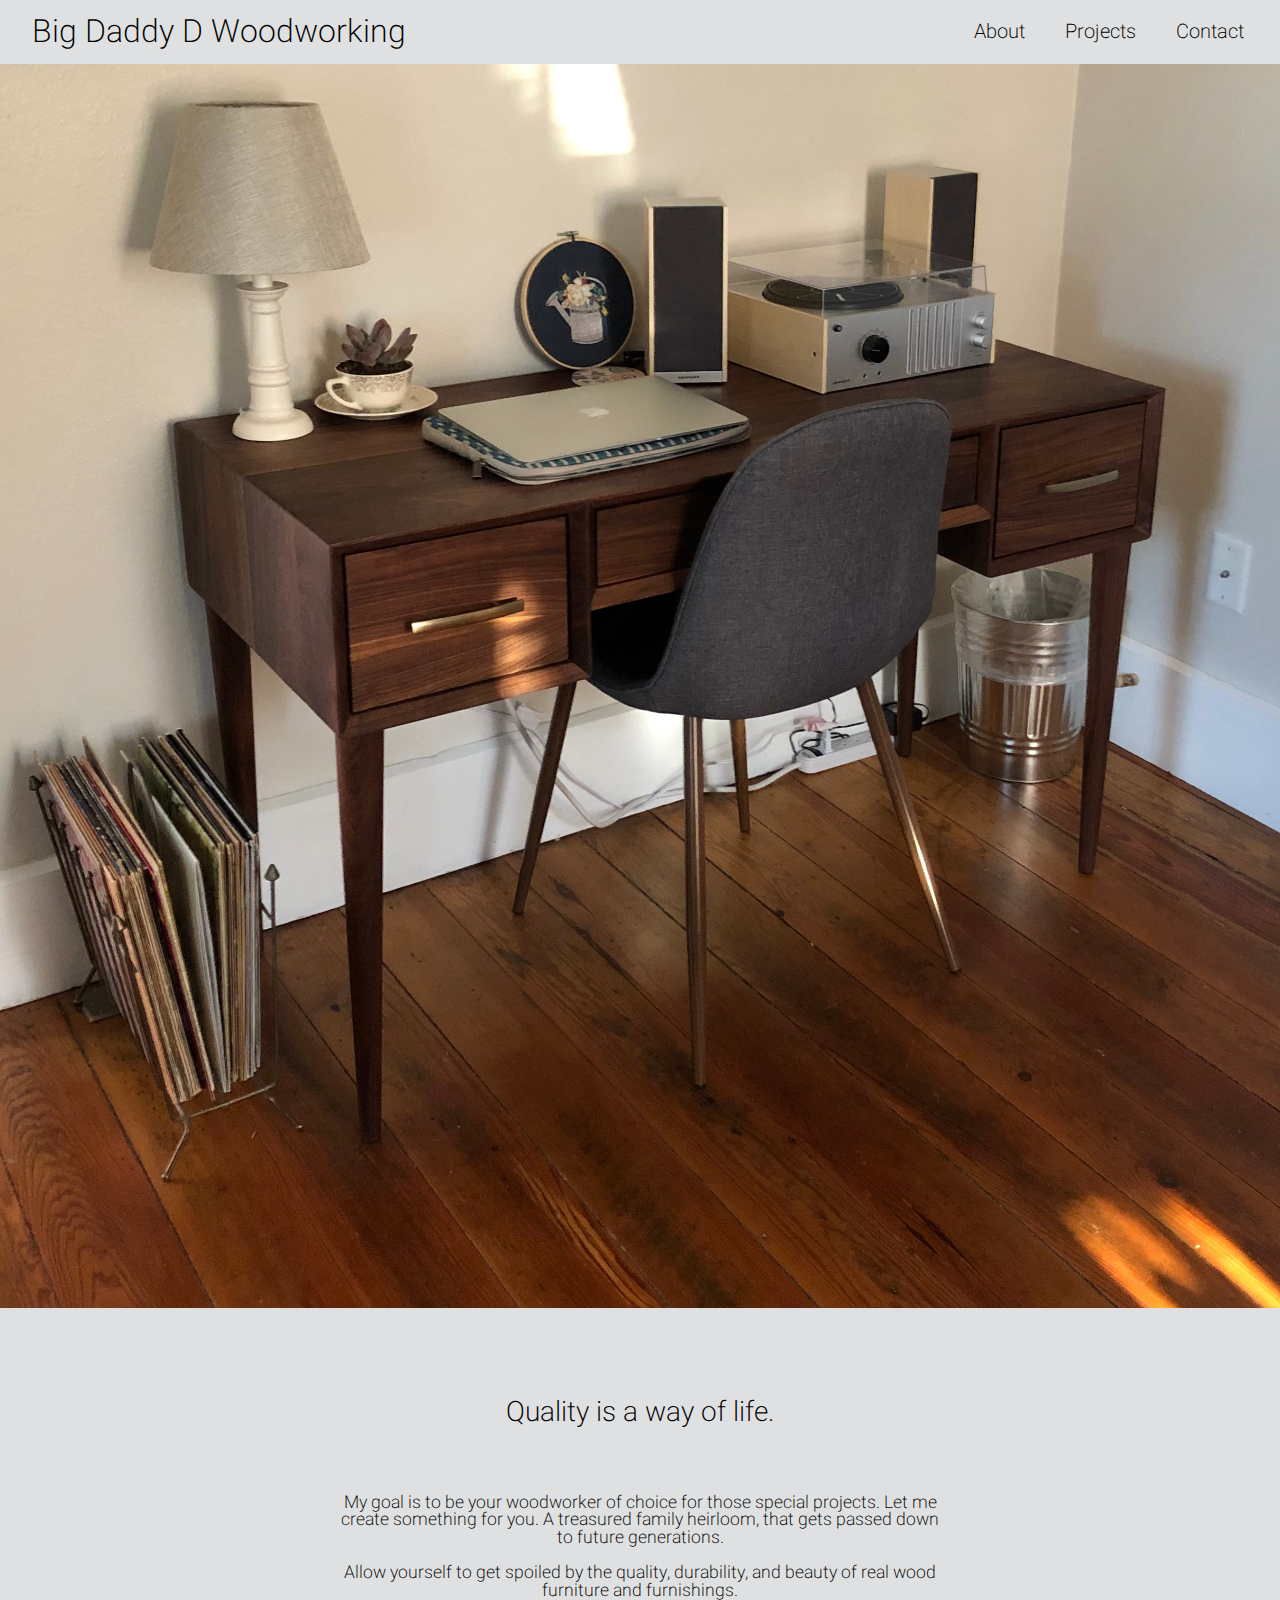
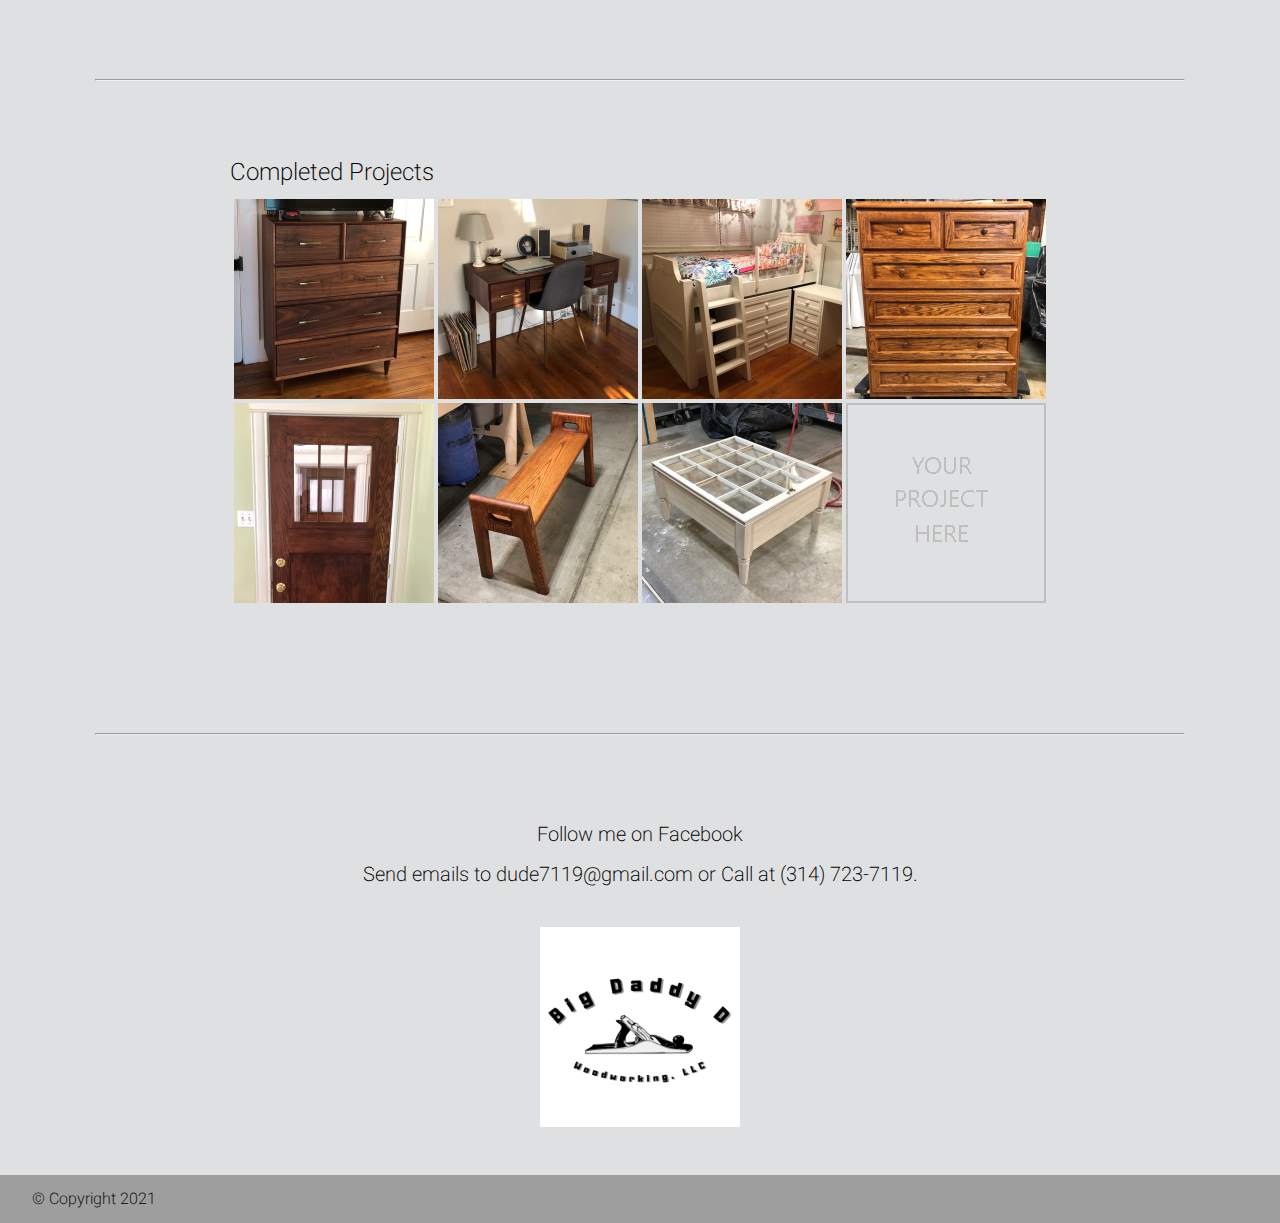
==== commit 44f3bdf9: "Update index.html" ====
--- a/index.html
+++ b/index.html
@@ -52,7 +52,7 @@
         <!-- Thumbnails of finished projects with links -->
 
         <div class="galleryDiv">
-            <h2 class="galleryTitle">Finished Projects</h2>
+            <h2 class="galleryTitle" id="projects">Completed Projects</h2>
             
             <div class="thumbnails">
                 <a href="chest02.html"><img src="images/thumbnails/drawers02_thumb.jpg" alt="A image of a mid century chest of drawers."></a>
@@ -65,7 +65,10 @@
                 <img src="images/yourproject.png" alt="">
             </div>
         </div>
+
+        <hr>     
         
+        <!-- Customer Reviews-->
 
         <!-- Contact Information -->
         <div class="contact" id="contact">
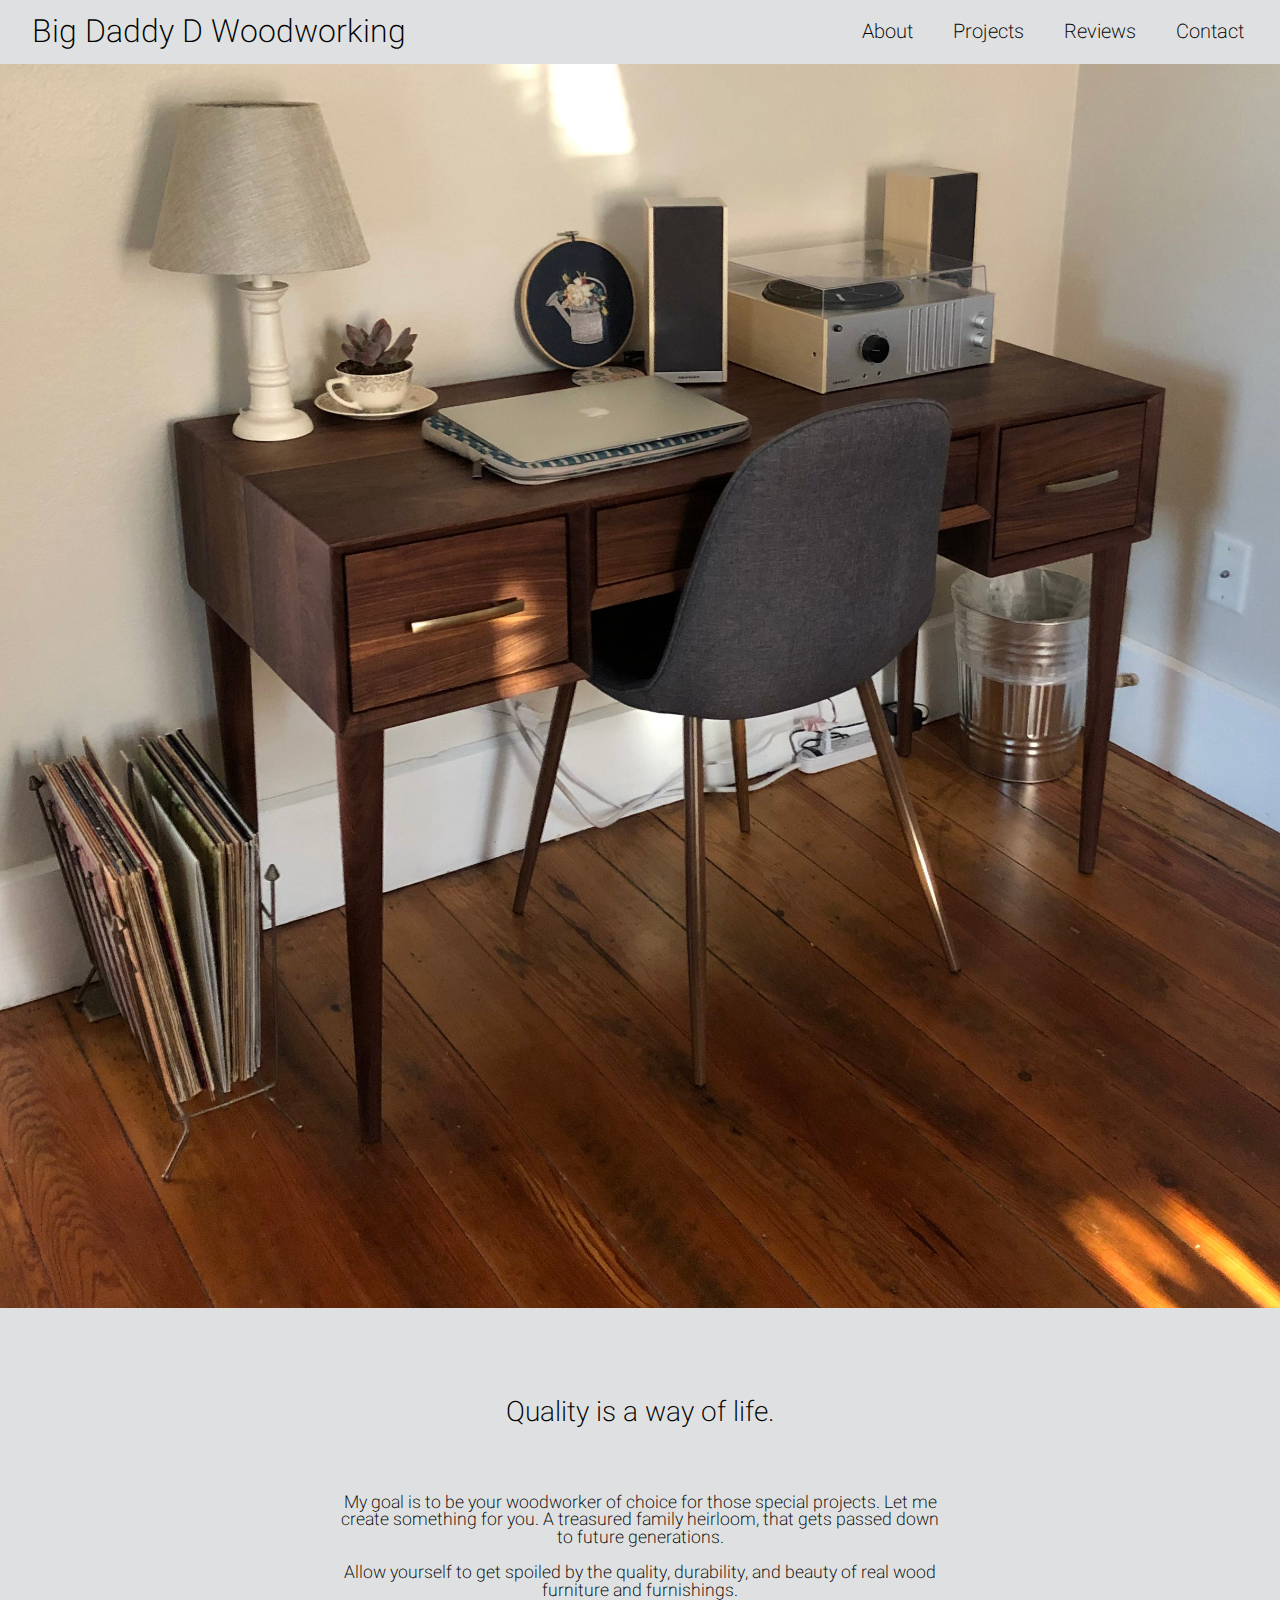
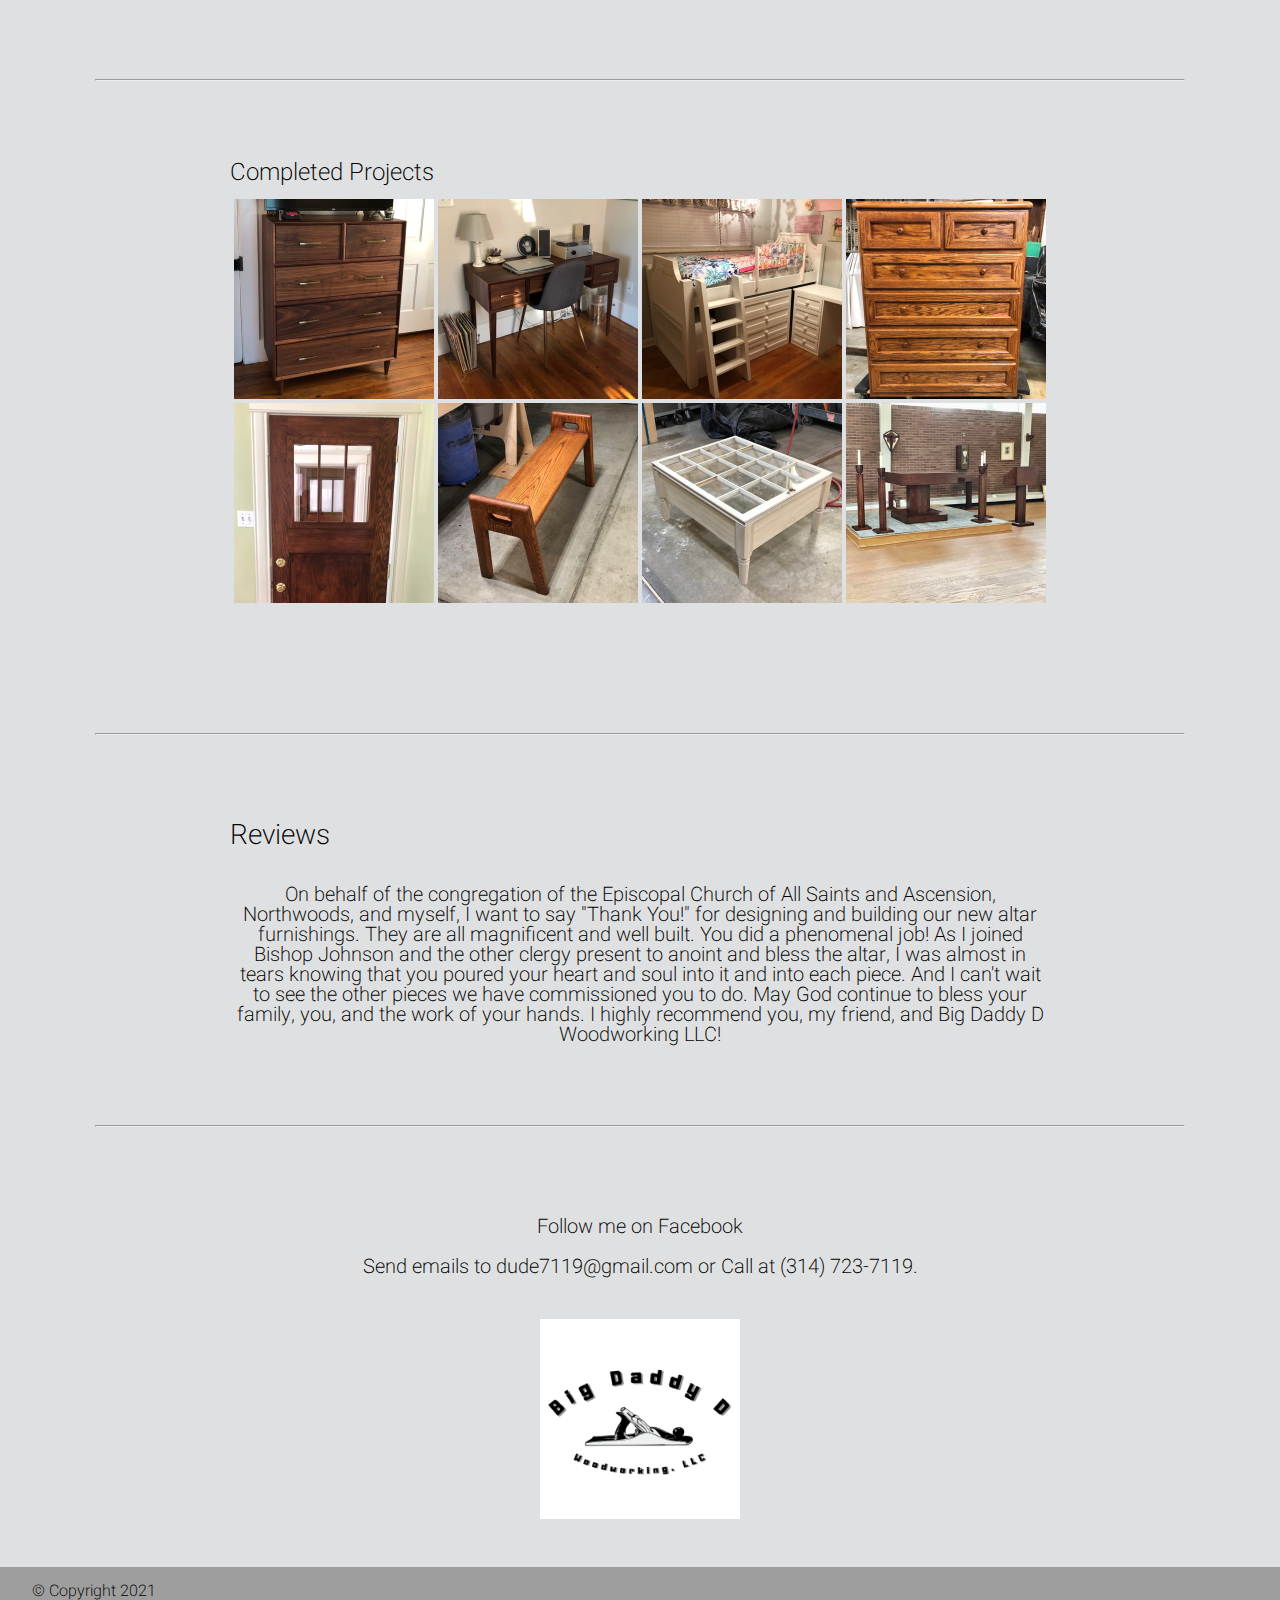
==== commit 8ec7f590: "Church Update" ====
--- a/index.html
+++ b/index.html
@@ -21,6 +21,7 @@
                 <ul>
                     <li><a href="#about">About</a></li>
                     <li><a href="#projects">Projects</a></li>
+                    <li><a href="#reviews">Reviews</a></li>
                     <li><a href="#contact">Contact</a></li>
                 </ul>
             </nav>
@@ -62,8 +63,18 @@
                 <a href="aptdoor.html"><img src="images/thumbnails/apartmentdoor_thumb.jpg" alt="An image of a  solid wood door."></a>
                 <a href="bedroombench.html"><img src="images/thumbnails/bedroombench_thumb.jpg" alt="An image ofa bedroom bench."></a>
                 <a href="coffeetable.html"><img src="images/thumbnails/coffeetable_thumb.jpg" alt="An image of a coffee table."></a>
-                <img src="images/yourproject.png" alt="">
+                <a href="church.html"><img src="images/thumbnails/church.jpg" alt=""></a>
             </div>
+        </div>
+
+        <hr>
+
+        <div class="reviews" id="reviews">
+            <h2>Reviews</h2>
+
+            <p>
+                On behalf of the congregation of the Episcopal Church of All Saints and Ascension, Northwoods, and myself, I want to say "Thank You!" for designing and building our new altar furnishings. They are all magnificent and well built. You did a phenomenal job! As I joined Bishop Johnson and the other clergy present to anoint and bless the altar, I was almost in tears knowing that you poured your heart and soul into it and into each piece. And I can't wait to see the other pieces we have commissioned you to do. May God continue to bless your family, you, and the work of your hands. I highly recommend you, my friend, and Big Daddy D Woodworking LLC!
+            </p>
         </div>
 
         <hr>     
--- a/main.css
+++ b/main.css
@@ -45,7 +45,7 @@
     font-weight: 200;
 }
 
-h1, h2, nav, ul, li, img, p, .headerContainer, .header, .mainPhotoContainer, .about, .thumbnails, .contact, .logo, footer, .images, .top {
+h1, h2, nav, ul, li, img, p, .headerContainer, .header, .mainPhotoContainer, .about, .thumbnails, .contact, .logo, footer, .images, .top, .reviews {
     display: flex;
 }
 
@@ -54,7 +54,7 @@
 }
 
 /* Center Items Vertically */
-.about, .about h2, .galleryDiv, .thumbnails, .contact p, .logo img {
+.about, .about h2, .galleryDiv, .thumbnails, .contact p, .logo, .reviews, img {
     margin-left: auto;
     margin-right: auto;
 }
@@ -153,6 +153,23 @@
     width: 200px;
     height: 200px;
     padding: 2px;
+}
+
+.reviews {
+    flex-direction: column;
+    max-width: 820px;
+}
+
+.reviews h2 {
+    font-size: 1.75em;
+    font-weight: 200;
+    line-height: 1.5em;
+    padding-bottom: 1.0em;
+}
+
+.reviews p {
+    text-align: center;
+    font-size: 1.25em;
 }
 
 .contact {
